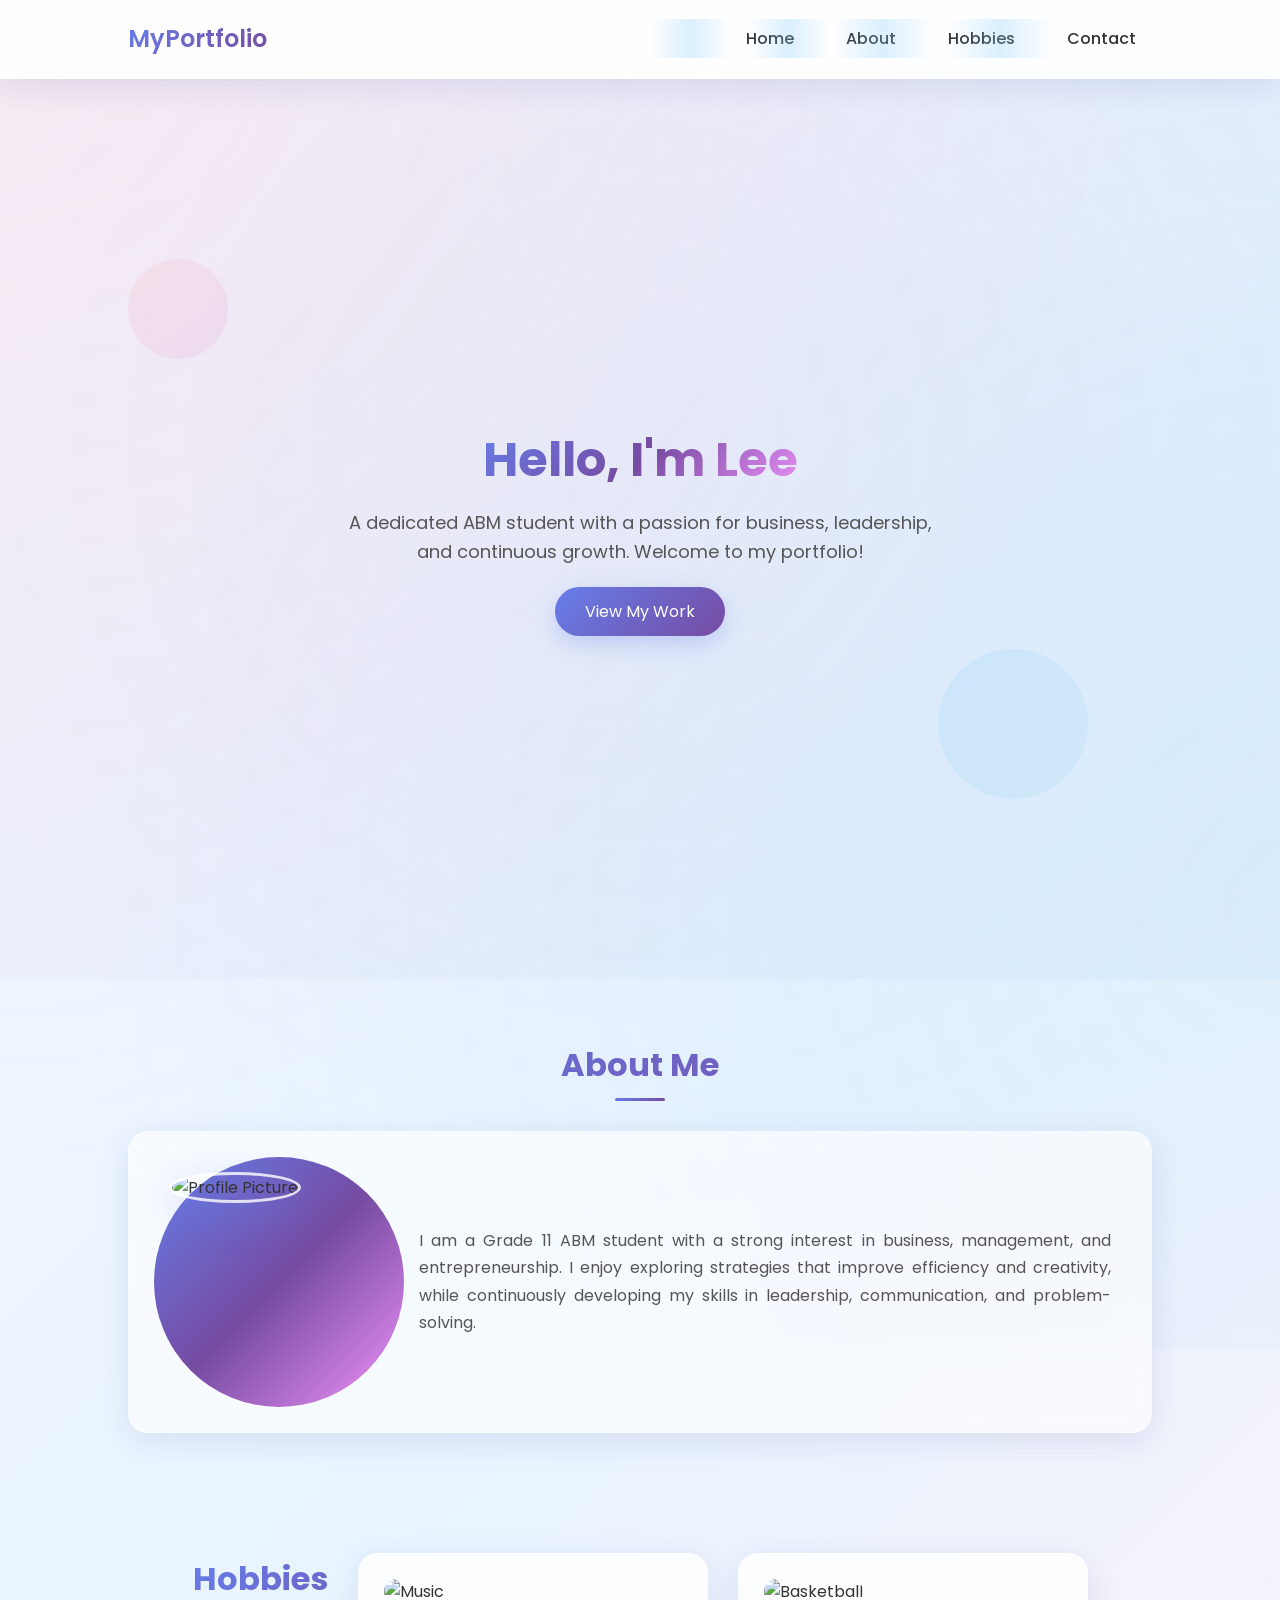
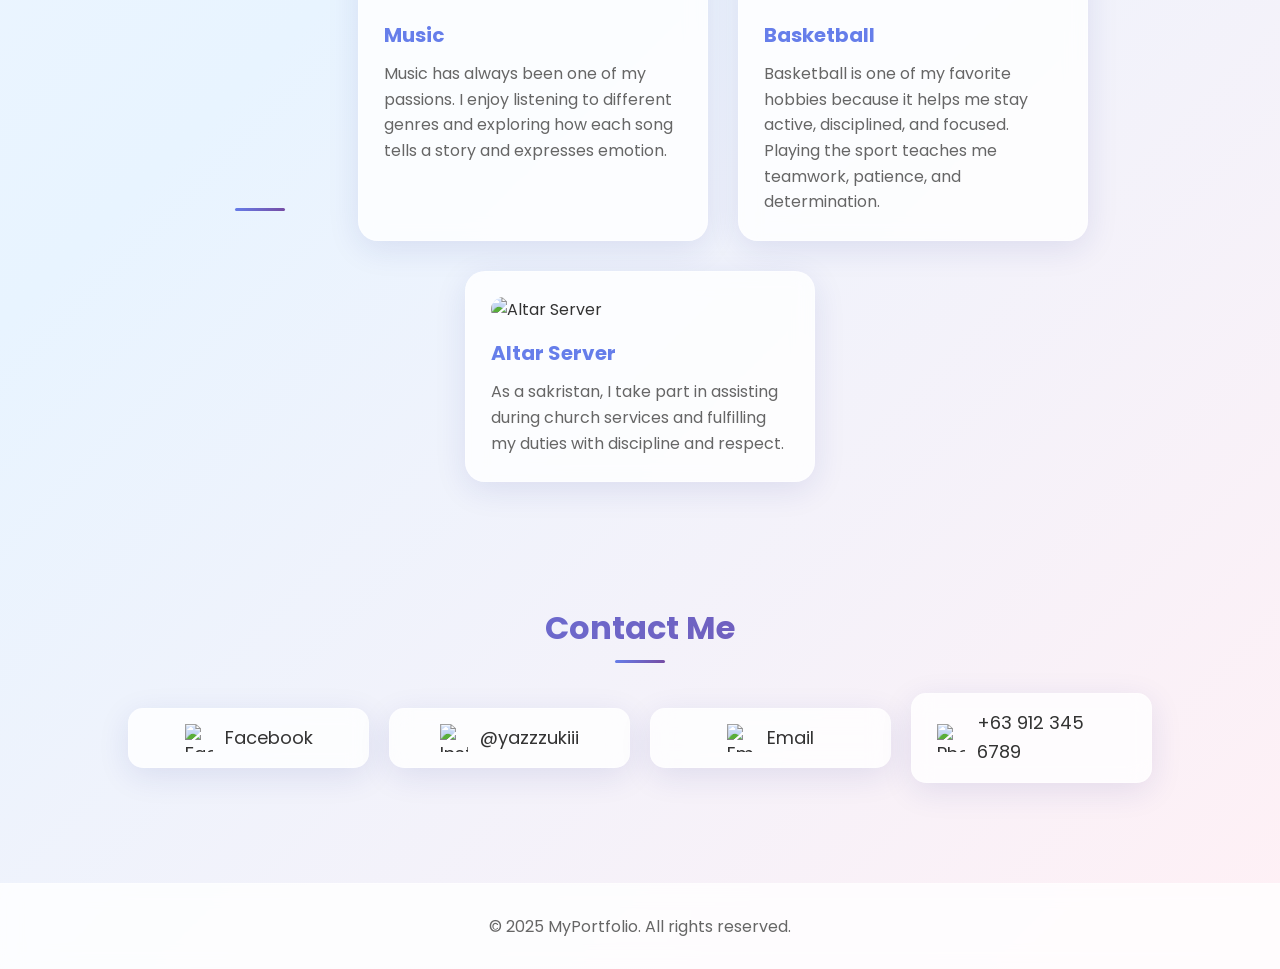
==== index.html @ 843f97c9 "Add files via upload" ====
<!DOCTYPE html>
<html lang="en">
<head>
  <meta charset="UTF-8">
  <meta name="viewport" content="width=device-width, initial-scale=1.0">
  <title>My Portfolio</title>
  <link href="https://fonts.googleapis.com/css2?family=Poppins:wght@400;600&display=swap" rel="stylesheet">
  <link rel="stylesheet" href="style.css"> <!-- external CSS file -->
</head>
<body>
  <header>
    <h1>MyPortfolio</h1>
    <div class="menu-toggle">☰</div>
    <nav>
      <ul>
        <li><a href="#home">Home</a></li>
        <li><a href="#about">About</a></li>
        <li><a href="#projects">Hobbies</a></li>
        <li><a href="#contact">Contact</a></li>
      </ul>
    </nav>
  </header>

  <section class="hero" id="home">
    <h2>Hello, I'm Lee</h2>
    <p>A dedicated ABM student with a passion for business, leadership, and continuous growth. Welcome to my portfolio!</p>
    <a href="#projects">View My Work</a>
  </section>

  <!-- ABOUT SECTION -->
  <section class="about" id="about">
    <h3>About Me</h3>
    <div class="about-content">
      <div class="about-img">
        <div class="circle-bg"></div>
        <img src="img/profile_2.jpg" alt="Profile Picture">
      </div>
      <div class="about-text">
        <p>
          I am a Grade 11 ABM student with a strong interest in business, management, and entrepreneurship. 
          I enjoy exploring strategies that improve efficiency and creativity, while continuously developing 
          my skills in leadership, communication, and problem-solving.
        </p>
      </div>
    </div>
  </section>

  <!-- PROJECTS / HOBBIES -->
  <section class="projects" id="projects">
    <h3>Hobbies</h3>
    <div class="project">
      <img src="img/ms.jpg" alt="Music">
      <h4>Music</h4>
      <p>Music has always been one of my passions. I enjoy listening to different genres and exploring how each song tells a story and expresses emotion.</p>
    </div>
    <div class="project">
      <img src="img/basket.jpg" alt="Basketball">
      <h4>Basketball</h4>
      <p>Basketball is one of my favorite hobbies because it helps me stay active, disciplined, and focused. Playing the sport teaches me teamwork, patience, and determination.</p>
    </div>
    <div class="project">
      <img src="img/h3.jpg" alt="Altar Server">
      <h4>Altar Server</h4>
      <p>As a sakristan, I take part in assisting during church services and fulfilling my duties with discipline and respect.</p>
    </div>
  </section>

  <!-- CONTACT SECTION -->
  <section class="contact" id="contact">
    <h3>Contact Me</h3>
    <div class="contact-info">
      <a href="https://www.facebook.com/lee.sabandalpiloton" target="_blank" class="fb">
        <img src="https://cdn-icons-png.flaticon.com/512/733/733547.png" alt="Facebook">
        <span>Facebook</span>
      </a>
      <a href="https://www.instagram.com/azzzukiii/" target="_blank" class="ig">
        <img src="https://cdn-icons-png.flaticon.com/512/2111/2111463.png" alt="Instagram">
        <span>@yazzzukiii</span>
      </a>
      <a href="leepilotonsabandal@gmail.com" class="mail">
        <img src="https://cdn-icons-png.flaticon.com/512/732/732200.png" alt="Email">
        <span>Email</span>
      </a>
      <a href="tel:+639123456789" class="phone">
        <img src="https://cdn-icons-png.flaticon.com/512/724/724664.png" alt="Phone">
        <span>+63 912 345 6789</span>
      </a>
    </div>
  </section>

  <footer>
    <p>&copy; 2025 MyPortfolio. All rights reserved.</p>
  </footer>

  <script src="java.js"></script>
</body>
</html>
---- style.css ----
* { 
      margin: 0; 
      padding: 0; 
      box-sizing: border-box; 
      font-family: 'Poppins', sans-serif; 
    }
    
    body { 
      background: linear-gradient(135deg, #f5f7ff 0%, #e8f4ff 50%, #fff0f5 100%);
      color: #333; 
      line-height: 1.6; 
      position: relative;
      overflow-x: hidden;
    }

    /* Floating background elements */
    body::before {
      content: '';
      position: fixed;
      top: -50%;
      left: -50%;
      width: 200%;
      height: 200%;
      background: radial-gradient(circle at 25% 25%, rgba(255, 182, 193, 0.1) 0%, transparent 50%),
                  radial-gradient(circle at 75% 75%, rgba(135, 206, 250, 0.1) 0%, transparent 50%),
                  radial-gradient(circle at 50% 50%, rgba(221, 160, 221, 0.05) 0%, transparent 50%);
      z-index: -1;
      animation: float-bg 20s ease-in-out infinite;
    }

    @keyframes float-bg {
      0%, 100% { transform: rotate(0deg) translate(0, 0); }
      33% { transform: rotate(120deg) translate(-20px, 20px); }
      66% { transform: rotate(240deg) translate(20px, -20px); }
    }
    
    header { 
      display: flex; 
      justify-content: space-between; 
      align-items: center; 
      padding: 20px 10%; 
      background: rgba(255, 255, 255, 0.9);
      backdrop-filter: blur(10px);
      box-shadow: 0 8px 32px rgba(31, 38, 135, 0.1);
      border-bottom: 1px solid rgba(255, 255, 255, 0.2);
      position: sticky; 
      top: 0; 
      z-index: 100; 
      transition: all 0.3s ease;
    }

    header:hover {
      background: rgba(255, 255, 255, 0.95);
      box-shadow: 0 12px 40px rgba(31, 38, 135, 0.15);
    }
    
    header h1 { 
      font-size: 24px; 
      font-weight: 600; 
      background: linear-gradient(135deg, #667eea 0%, #764ba2 100%);
      -webkit-background-clip: text;
      -webkit-text-fill-color: transparent;
      background-clip: text;
    }
    
    nav ul { 
      display: flex; 
      list-style: none; 
    }
    
    nav ul li { 
      margin-left: 20px; 
    }
    
    nav ul li a { 
      text-decoration: none; 
      color: #333; 
      font-weight: 500; 
      transition: all 0.3s ease;
      padding: 8px 16px;
      border-radius: 20px;
      position: relative;
      overflow: hidden;
    }

    nav ul li a::before {
      content: '';
      position: absolute;
      top: 0;
      left: -100%;
      width: 100%;
      height: 100%;
      background: linear-gradient(90deg, transparent, rgba(135, 206, 250, 0.3), transparent);
      transition: left 0.5s;
    }

    nav ul li a:hover::before {
      left: 100%;
    }
    
    nav ul li a:hover { 
      color: #667eea;
      background: rgba(135, 206, 250, 0.1);
      transform: translateY(-2px);
    }

    .hero { 
      min-height: 100vh; 
      display: flex; 
      flex-direction: column; 
      justify-content: center; 
      align-items: center; 
      text-align: center; 
      padding: 0 20px;
      background: linear-gradient(135deg, rgba(255, 182, 193, 0.1) 0%, rgba(135, 206, 250, 0.1) 100%);
      position: relative;
    }

    .hero::before {
      content: '';
      position: absolute;
      top: 20%;
      left: 10%;
      width: 100px;
      height: 100px;
      background: linear-gradient(135deg, rgba(255, 182, 193, 0.2), rgba(221, 160, 221, 0.2));
      border-radius: 50%;
      animation: float 8s ease-in-out infinite;
    }

    .hero::after {
      content: '';
      position: absolute;
      bottom: 20%;
      right: 15%;
      width: 150px;
      height: 150px;
      background: linear-gradient(135deg, rgba(135, 206, 250, 0.2), rgba(173, 216, 230, 0.2));
      border-radius: 50%;
      animation: float 6s ease-in-out infinite reverse;
    }
    
    .hero h2 { 
      font-size: 48px; 
      margin-bottom: 10px;
      background: linear-gradient(135deg, #667eea 0%, #764ba2 50%, #f093fb 100%);
      -webkit-background-clip: text;
      -webkit-text-fill-color: transparent;
      background-clip: text;
      animation: glow 3s ease-in-out infinite alternate;
      position: relative;
      z-index: 2;
    }

    @keyframes glow {
      from { filter: drop-shadow(0 0 5px rgba(102, 126, 234, 0.3)); }
      to { filter: drop-shadow(0 0 15px rgba(102, 126, 234, 0.5)); }
    }
    
    .hero p { 
      font-size: 18px; 
      margin-bottom: 20px; 
      max-width: 600px;
      color: #555;
      position: relative;
      z-index: 2;
    }
    
    .hero a { 
      display: inline-block; 
      padding: 12px 30px; 
      background: linear-gradient(135deg, #667eea 0%, #764ba2 100%);
      color: #fff; 
      border-radius: 30px; 
      text-decoration: none; 
      transition: all 0.3s ease;
      box-shadow: 0 8px 25px rgba(102, 126, 234, 0.3);
      position: relative;
      overflow: hidden;
      z-index: 2;
    }

    .hero a::before {
      content: '';
      position: absolute;
      top: 0;
      left: -100%;
      width: 100%;
      height: 100%;
      background: linear-gradient(90deg, transparent, rgba(255, 255, 255, 0.2), transparent);
      transition: left 0.5s;
    }

    .hero a:hover::before {
      left: 100%;
    }
    
    .hero a:hover { 
      transform: translateY(-3px);
      box-shadow: 0 12px 35px rgba(102, 126, 234, 0.4);
    }

    section { 
      padding: 60px 10%;
      position: relative;
    }
    
    section h3 { 
      text-align: center; 
      font-size: 32px; 
      margin-bottom: 40px;
      background: linear-gradient(135deg, #667eea 0%, #764ba2 100%);
      -webkit-background-clip: text;
      -webkit-text-fill-color: transparent;
      background-clip: text;
      position: relative;
    }

    section h3::after {
      content: '';
      position: absolute;
      bottom: -10px;
      left: 50%;
      transform: translateX(-50%);
      width: 50px;
      height: 3px;
      background: linear-gradient(135deg, #667eea 0%, #764ba2 100%);
      border-radius: 2px;
    }

    .about-content {
      display: flex;
      align-items: center;
      flex-wrap: wrap;
      gap: 30px;
      justify-content: center;
      background: rgba(255, 255, 255, 0.6);
      backdrop-filter: blur(10px);
      padding: 40px;
      border-radius: 20px;
      box-shadow: 0 8px 32px rgba(31, 38, 135, 0.1);
      border: 1px solid rgba(255, 255, 255, 0.3);
    }

    .about-img {
      position: relative;
      width: 220px;
      height: 220px;
      flex-shrink: 0;
    }

    .about-img img {
      width: 100%;
      height: 100%;
      object-fit: cover;
      border-radius: 50%;
      box-shadow: 0 12px 40px rgba(102, 126, 234, 0.3);
      position: relative;
      z-index: 2;
      transition: all 0.3s ease;
      border: 3px solid rgba(255, 255, 255, 0.8);
    }

    .about-img img:hover {
      transform: scale(1.05);
      box-shadow: 0 16px 50px rgba(102, 126, 234, 0.4);
    }

    .circle-bg {
      position: absolute;
      top: -15px;
      left: -15px;
      width: 250px;
      height: 250px;
      border-radius: 50%;
      background: linear-gradient(135deg, #667eea, #764ba2, #f093fb);
      z-index: 1;
      animation: float 6s ease-in-out infinite;
    }

    @keyframes float {
      0%, 100% { transform: translateY(0px) rotate(0deg); }
      50% { transform: translateY(-10px) rotate(180deg); }
    }

    .about-text {
      flex: 1;
      min-width: 250px;
      text-align: justify;
      color: #555;
      font-size: 16px;
      line-height: 1.7;
    }

    .projects { 
      display: flex;
      justify-content: center;
      align-items: stretch;
      gap: 30px;
      flex-wrap: wrap;
    }

    .project {
      flex: 1;
      min-width: 280px;
      max-width: 350px;
    }
    
    .project { 
      background: rgba(255, 255, 255, 0.8);
      backdrop-filter: blur(10px);
      padding: 25px; 
      border-radius: 20px; 
      box-shadow: 0 8px 32px rgba(31, 38, 135, 0.1);
      border: 1px solid rgba(255, 255, 255, 0.3);
      transition: all 0.3s ease;
      position: relative;
      overflow: hidden;
    }

    .project::before {
      content: '';
      position: absolute;
      top: 0;
      left: -100%;
      width: 100%;
      height: 100%;
      background: linear-gradient(90deg, transparent, rgba(135, 206, 250, 0.1), transparent);
      transition: left 0.5s;
    }

    .project:hover::before {
      left: 100%;
    }
    
    .project:hover { 
      transform: translateY(-8px);
      box-shadow: 0 16px 50px rgba(102, 126, 234, 0.2);
    }
    
    .project img { 
      width: 100%; 
      height: 200px;
      border-radius: 15px; 
      margin-bottom: 15px; 
      object-fit: cover;
      transition: all 0.3s ease;
    }

    .project:hover img {
      transform: scale(1.05);
    }

    .project h4 {
      color: #667eea;
      margin-bottom: 10px;
      font-size: 20px;
    }

    .project p {
      color: #666;
      line-height: 1.6;
    }

    .contact-info {
      display: flex;
      flex-direction: row;
      justify-content: center;
      align-items: center;
      gap: 20px;
      flex-wrap: wrap;
    }

    .contact-info a {
      display: flex;
      align-items: center;
      gap: 12px;
      text-decoration: none;
      color: #333;
      font-size: 18px;
      background: rgba(255, 255, 255, 0.8);
      backdrop-filter: blur(10px);
      padding: 15px 25px;
      border-radius: 15px;
      box-shadow: 0 8px 32px rgba(31, 38, 135, 0.1);
      border: 1px solid rgba(255, 255, 255, 0.3);
      transition: all 0.3s ease;
      flex: 1;
      min-width: 200px;
      max-width: 250px;
      justify-content: center;
      position: relative;
      overflow: hidden;
    }

    .contact-info a::before {
      content: '';
      position: absolute;
      top: 0;
      left: -100%;
      width: 100%;
      height: 100%;
      background: linear-gradient(90deg, transparent, rgba(135, 206, 250, 0.2), transparent);
      transition: left 0.5s;
    }

    .contact-info a:hover::before {
      left: 100%;
    }

    .contact-info a:hover {
      transform: translateY(-5px);
      background: rgba(255, 255, 255, 0.9);
      box-shadow: 0 12px 40px rgba(102, 126, 234, 0.2);
    }

    .contact-info img {
      width: 28px;
      height: 28px;
      transition: transform 0.3s ease;
    }

    .contact-info a:hover img {
      transform: scale(1.1);
    }

    footer { 
      text-align: center; 
      padding: 30px; 
      background: rgba(255, 255, 255, 0.8);
      backdrop-filter: blur(10px);
      margin-top: 40px; 
      border-top: 1px solid rgba(255, 255, 255, 0.3);
      color: #666;
    }

    /* Responsive adjustments */
    @media (max-width: 992px) {
      .hero h2 { font-size: 36px; }
      .hero p { font-size: 16px; }
      section h3 { font-size: 28px; }
    }

    @media (max-width: 768px) {
      header { padding: 15px 5%; }
      nav ul { 
        flex-direction: column; 
        position: absolute; 
        top: 60px; 
        right: 5%; 
        background: rgba(255, 255, 255, 0.95);
        backdrop-filter: blur(10px);
        padding: 15px; 
        border-radius: 15px; 
        box-shadow: 0 8px 32px rgba(31, 38, 135, 0.2);
        border: 1px solid rgba(255, 255, 255, 0.3);
        display: none; 
      }
      nav ul.active { display: flex; }
      nav ul li { margin: 10px 0; }
      .menu-toggle { 
        display: block; 
        cursor: pointer; 
        font-size: 26px;
        color: #667eea;
      }
      .about { flex-direction: column; text-align: center; }
      .about div { text-align: center; }
      .about-content { padding: 30px 20px; }
    }

    @media (max-width: 480px) {
      .hero h2 { font-size: 28px; }
      .hero p { font-size: 15px; }
      section h3 { font-size: 24px; }
      .about-content { padding: 20px 15px; }
    }

    @media (min-width: 769px) {
      .menu-toggle { display: none; }
    }
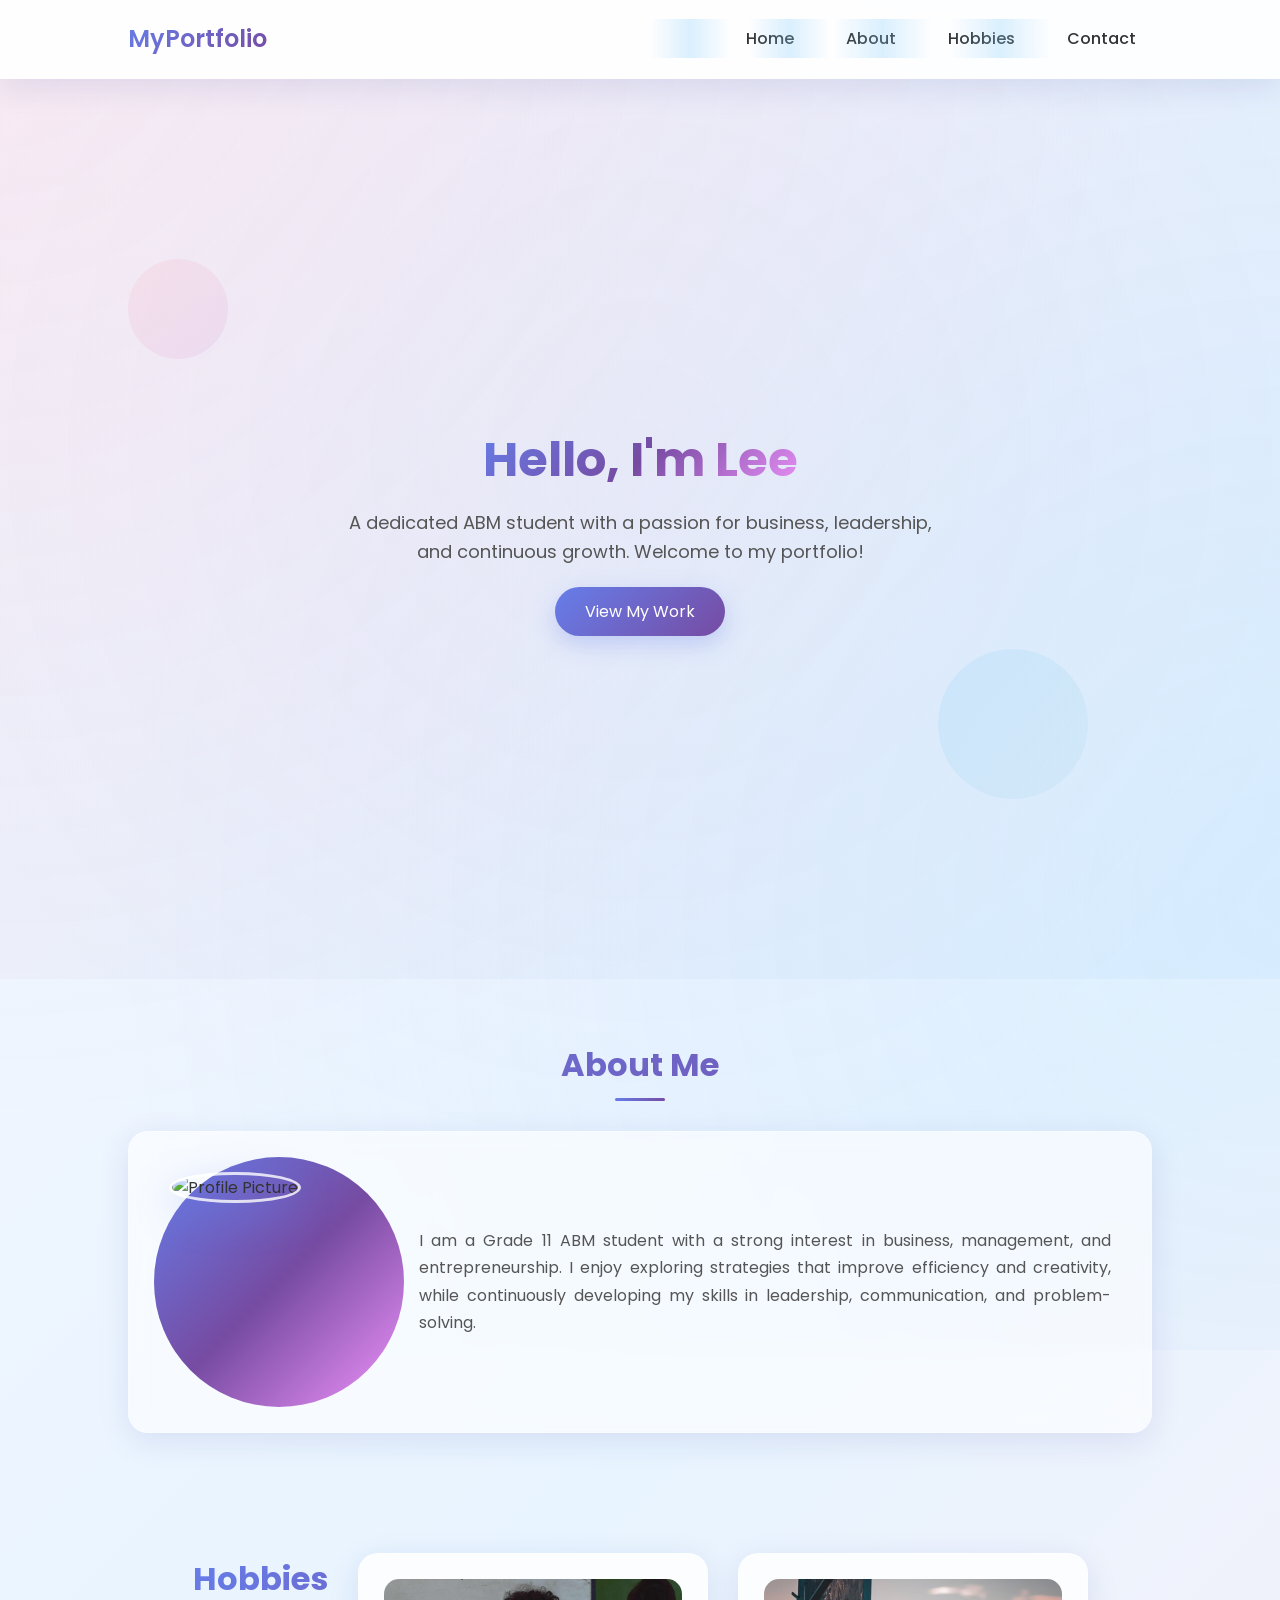
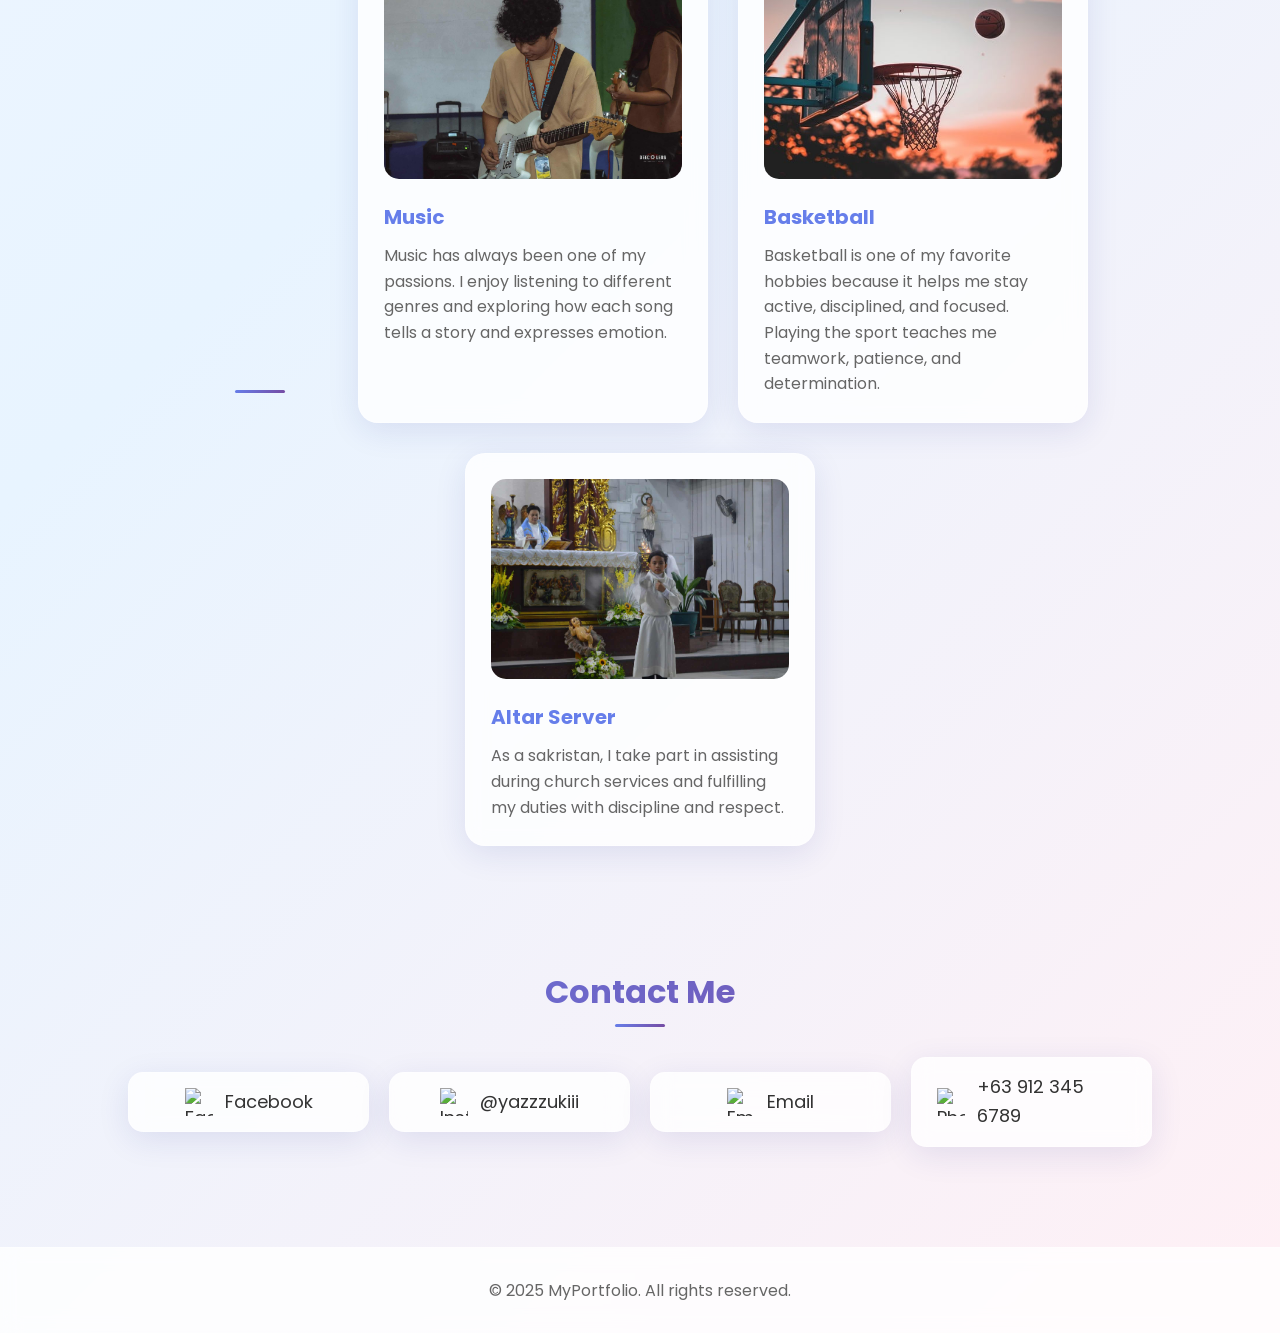
==== commit cacdee45: "Update index.html" ====
--- a/index.html
+++ b/index.html
@@ -49,17 +49,17 @@
   <section class="projects" id="projects">
     <h3>Hobbies</h3>
     <div class="project">
-      <img src="img/ms.jpg" alt="Music">
+      <img src="ms.jpg" alt="Music">
       <h4>Music</h4>
       <p>Music has always been one of my passions. I enjoy listening to different genres and exploring how each song tells a story and expresses emotion.</p>
     </div>
     <div class="project">
-      <img src="img/basket.jpg" alt="Basketball">
+      <img src="basket.jpg" alt="Basketball">
       <h4>Basketball</h4>
       <p>Basketball is one of my favorite hobbies because it helps me stay active, disciplined, and focused. Playing the sport teaches me teamwork, patience, and determination.</p>
     </div>
     <div class="project">
-      <img src="img/h3.jpg" alt="Altar Server">
+      <img src="h3.jpg" alt="Altar Server">
       <h4>Altar Server</h4>
       <p>As a sakristan, I take part in assisting during church services and fulfilling my duties with discipline and respect.</p>
     </div>
@@ -95,3 +95,4 @@
   <script src="java.js"></script>
 </body>
 </html>
+
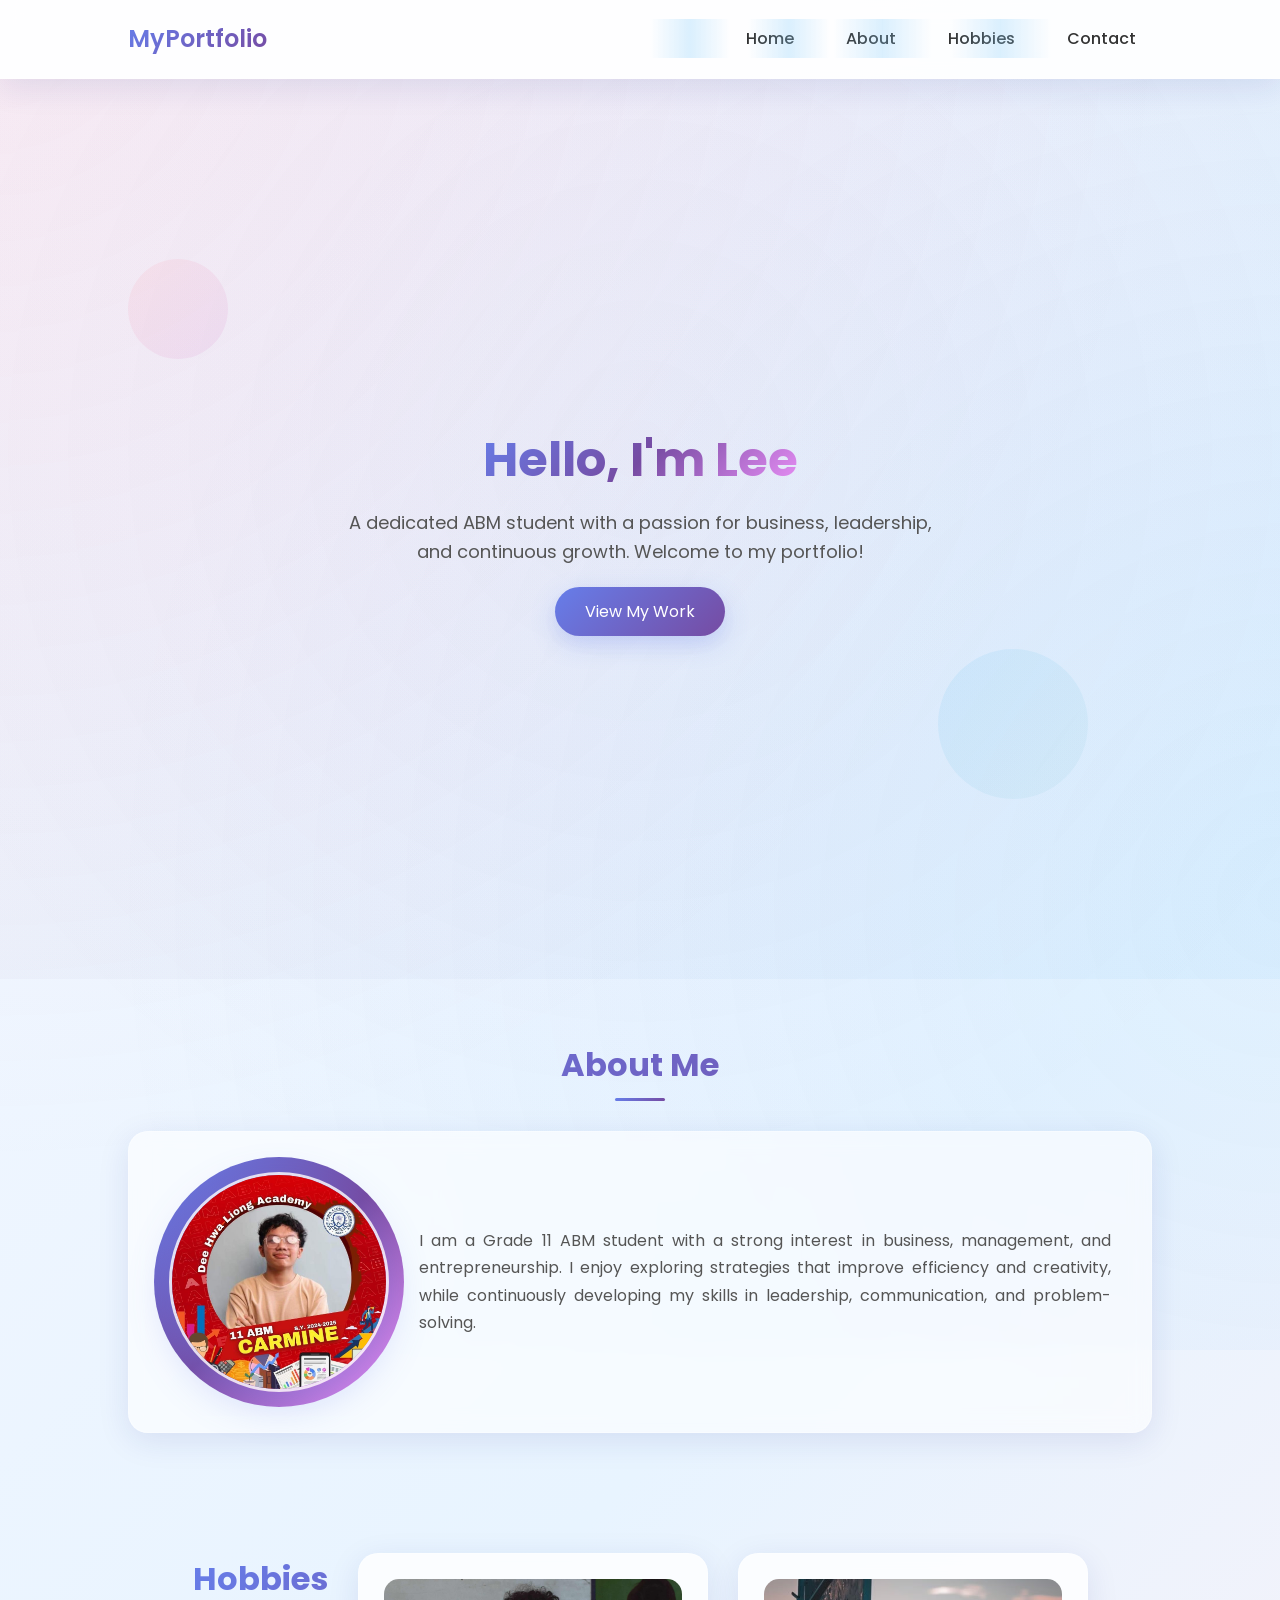
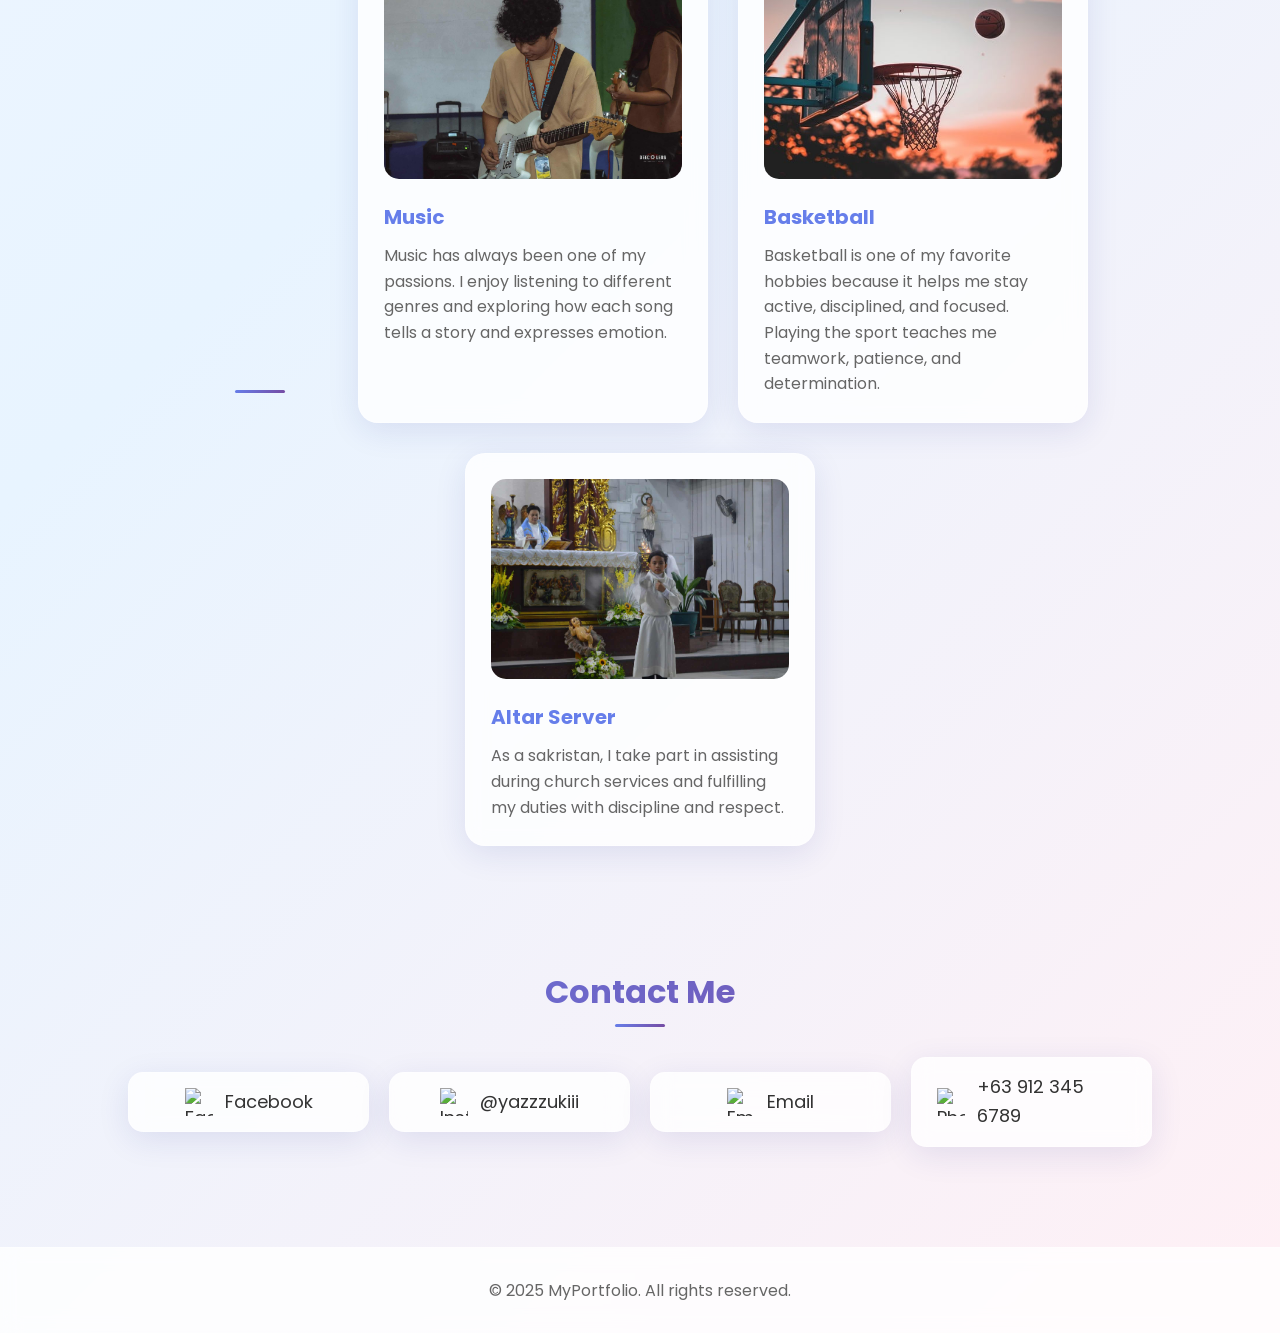
==== commit 5994ad2b: "Update index.html" ====
--- a/index.html
+++ b/index.html
@@ -33,7 +33,7 @@
     <div class="about-content">
       <div class="about-img">
         <div class="circle-bg"></div>
-        <img src="img/profile_2.jpg" alt="Profile Picture">
+        <img src="profile_2.jpg" alt="Profile Picture">
       </div>
       <div class="about-text">
         <p>
@@ -96,3 +96,4 @@
 </body>
 </html>
 
+
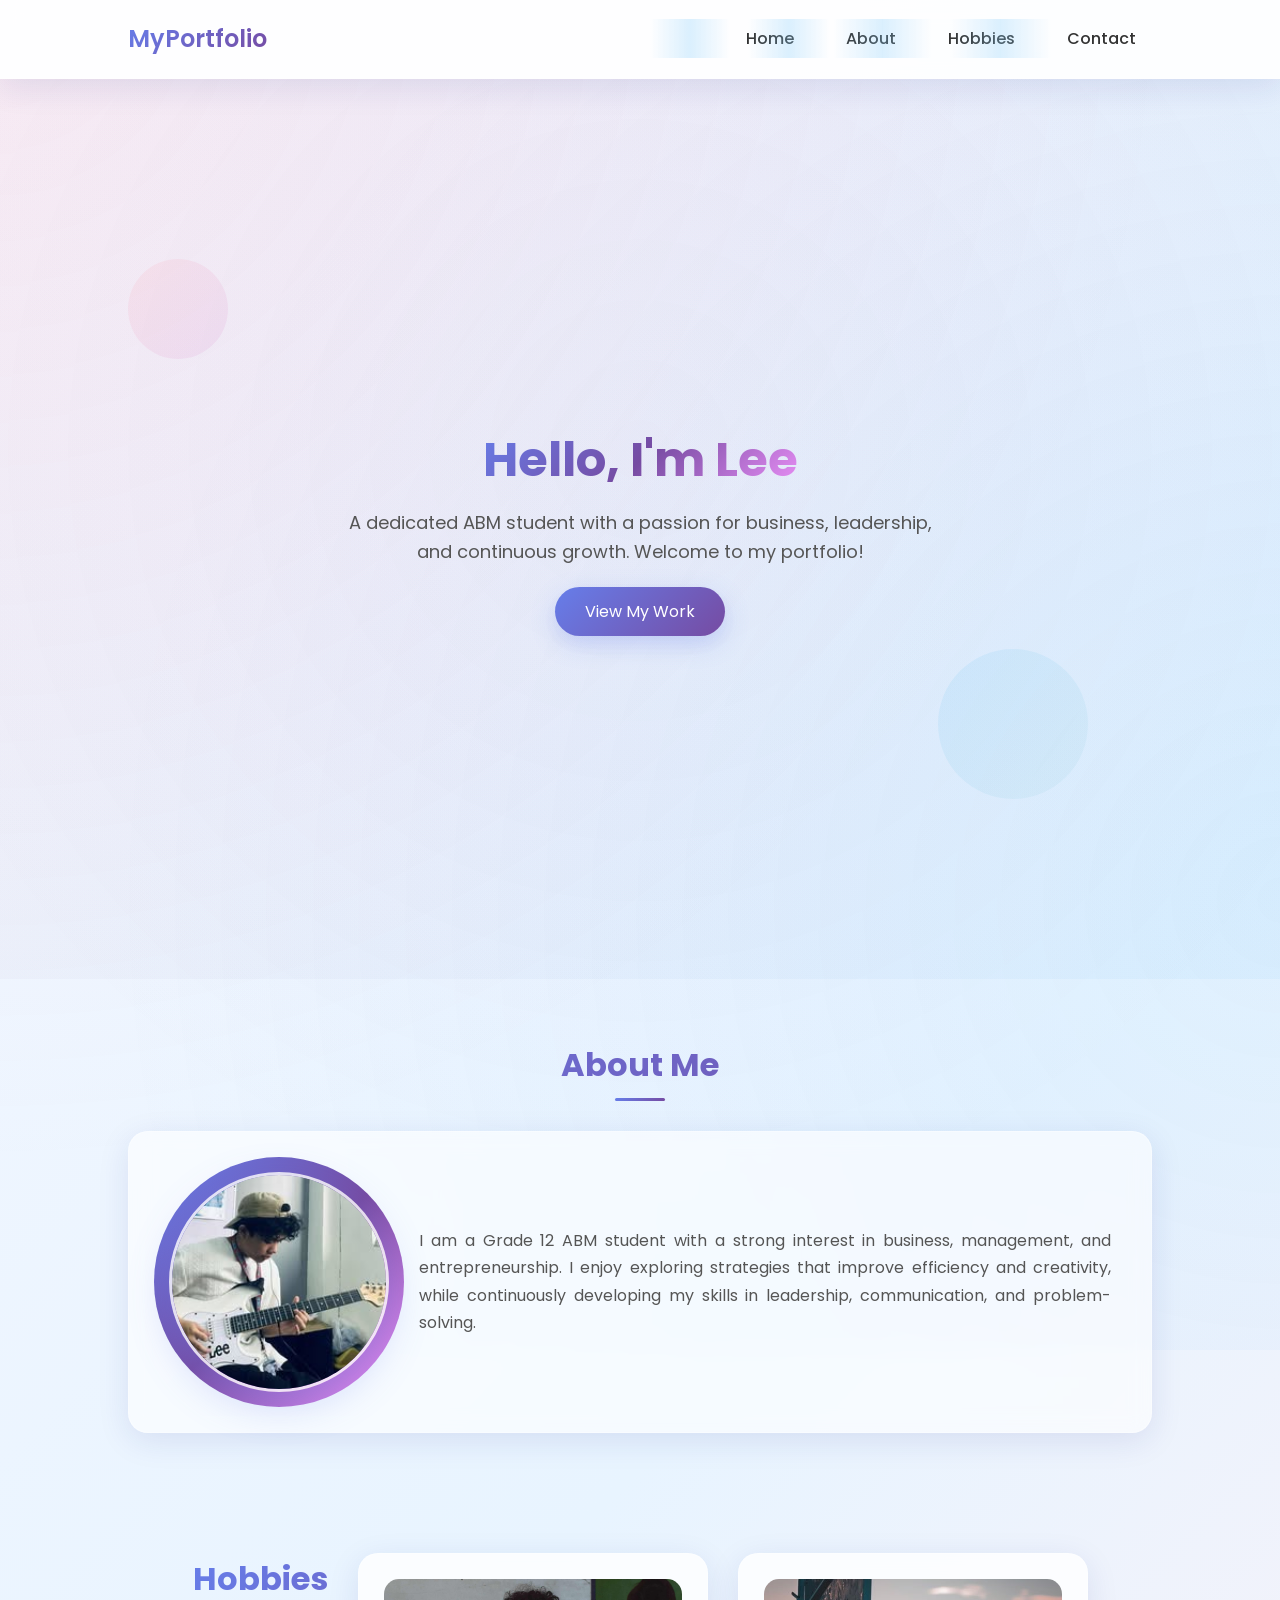
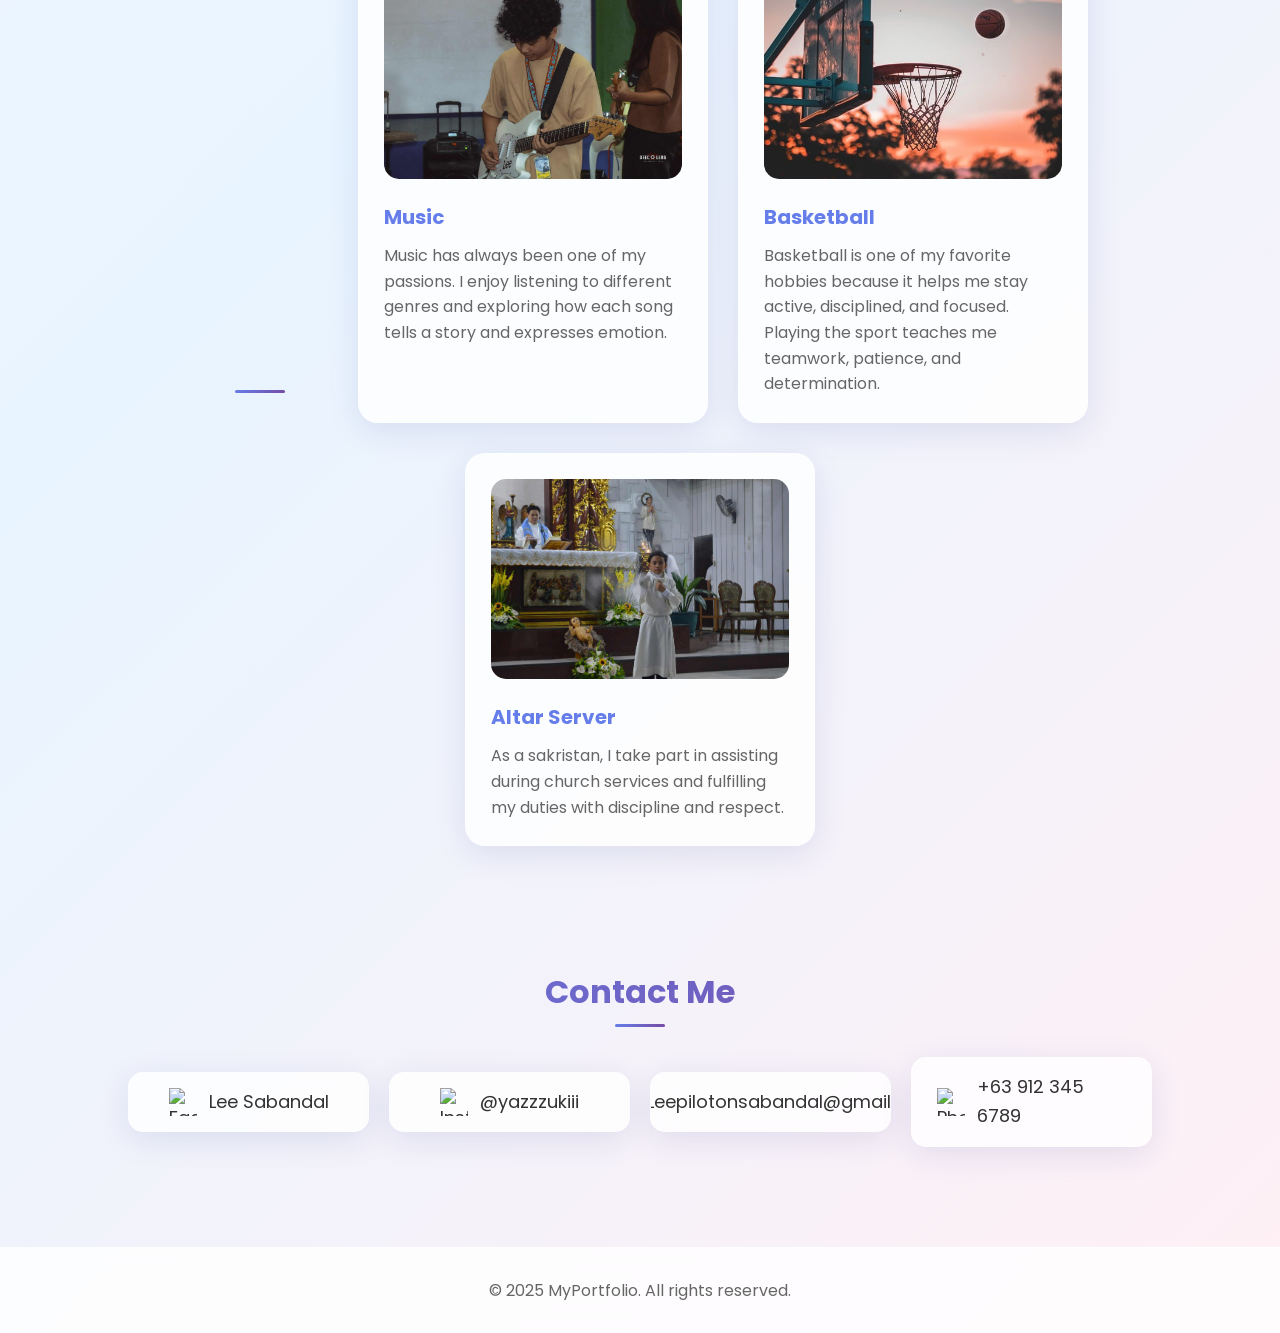
==== commit 42651444: "Update index.html" ====
--- a/index.html
+++ b/index.html
@@ -33,11 +33,11 @@
     <div class="about-content">
       <div class="about-img">
         <div class="circle-bg"></div>
-        <img src="profile_2.jpg" alt="Profile Picture">
+        <img src="profile.jpg" alt="Profile Picture">
       </div>
       <div class="about-text">
         <p>
-          I am a Grade 11 ABM student with a strong interest in business, management, and entrepreneurship. 
+          I am a Grade 12 ABM student with a strong interest in business, management, and entrepreneurship. 
           I enjoy exploring strategies that improve efficiency and creativity, while continuously developing 
           my skills in leadership, communication, and problem-solving.
         </p>
@@ -71,15 +71,15 @@
     <div class="contact-info">
       <a href="https://www.facebook.com/lee.sabandalpiloton" target="_blank" class="fb">
         <img src="https://cdn-icons-png.flaticon.com/512/733/733547.png" alt="Facebook">
-        <span>Facebook</span>
+        <span>Lee Sabandal</span>
       </a>
       <a href="https://www.instagram.com/azzzukiii/" target="_blank" class="ig">
         <img src="https://cdn-icons-png.flaticon.com/512/2111/2111463.png" alt="Instagram">
         <span>@yazzzukiii</span>
       </a>
-      <a href="leepilotonsabandal@gmail.com" class="mail">
+      <a href="mailto:leepiloton@gmail.com@example.com" class="mail">
         <img src="https://cdn-icons-png.flaticon.com/512/732/732200.png" alt="Email">
-        <span>Email</span>
+        <span>Leepilotonsabandal@gmail.com</span>
       </a>
       <a href="tel:+639123456789" class="phone">
         <img src="https://cdn-icons-png.flaticon.com/512/724/724664.png" alt="Phone">
@@ -95,5 +95,3 @@
   <script src="java.js"></script>
 </body>
 </html>
-
-
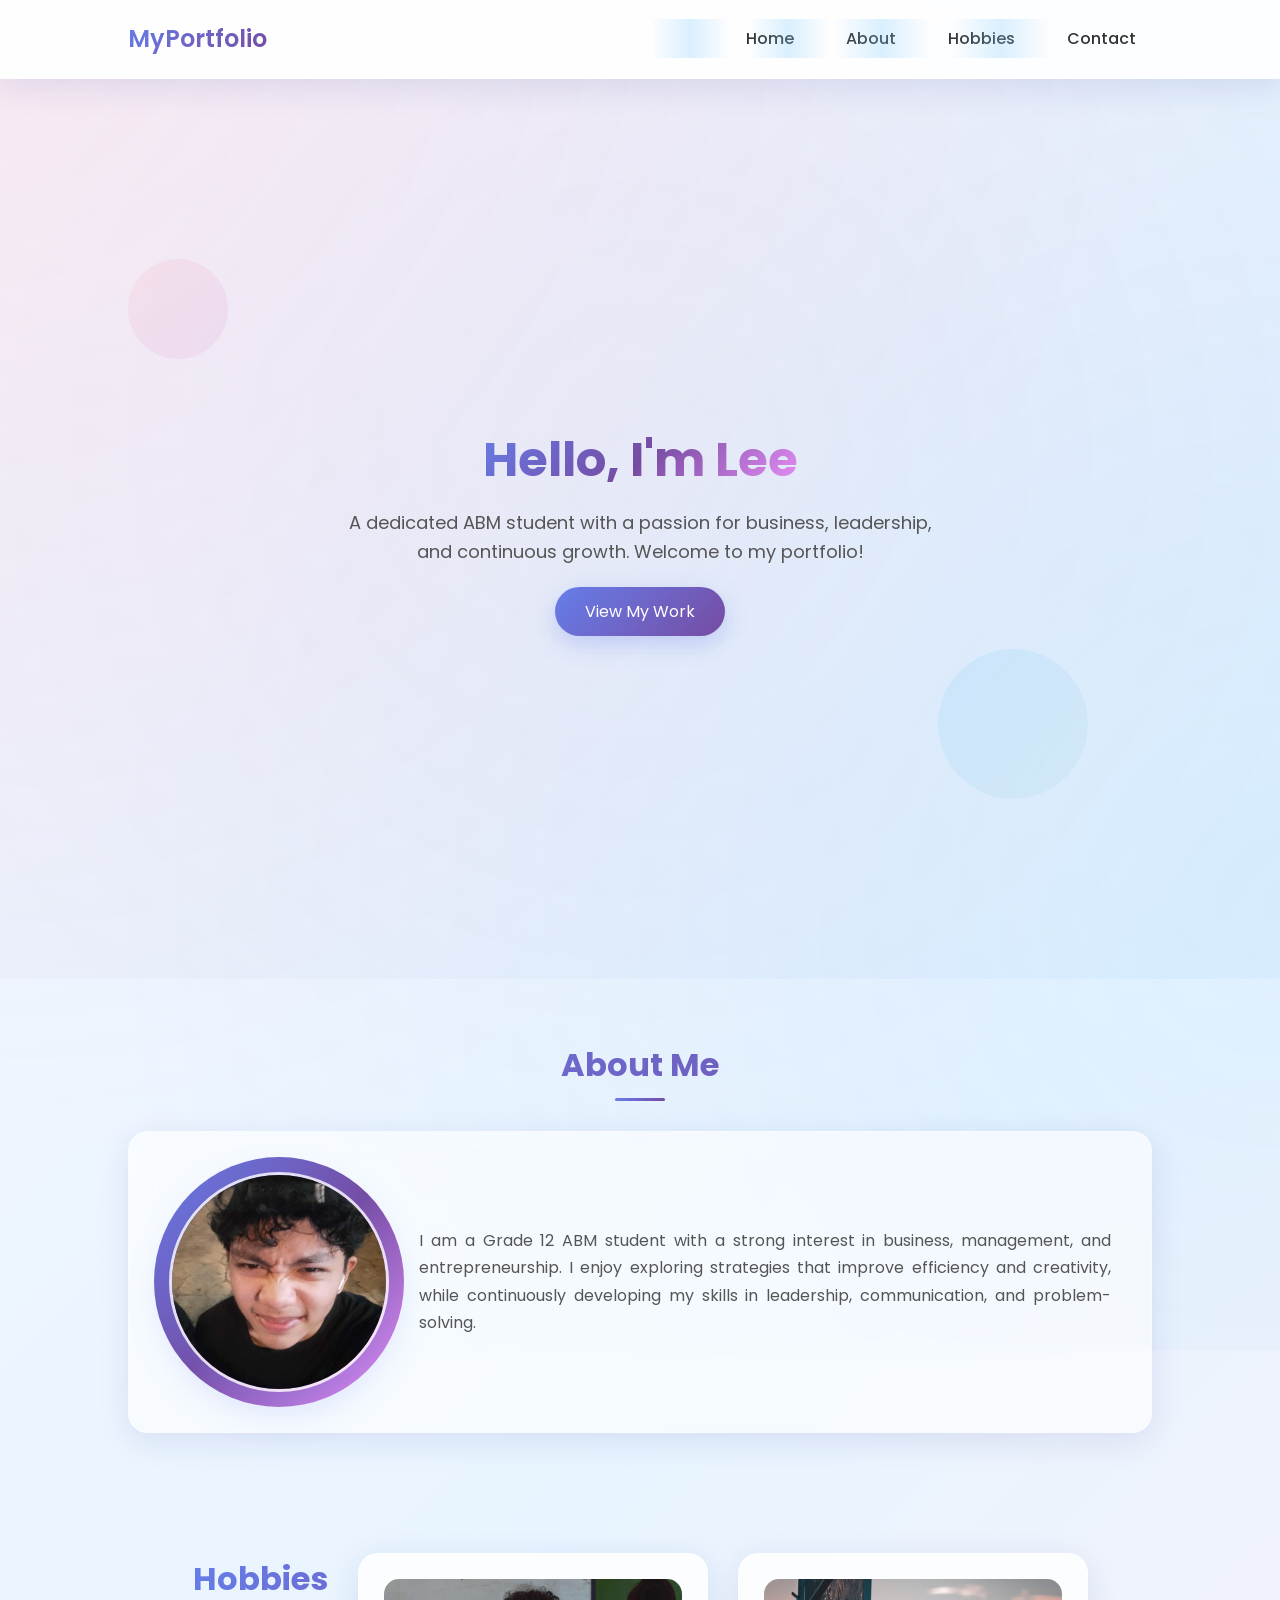
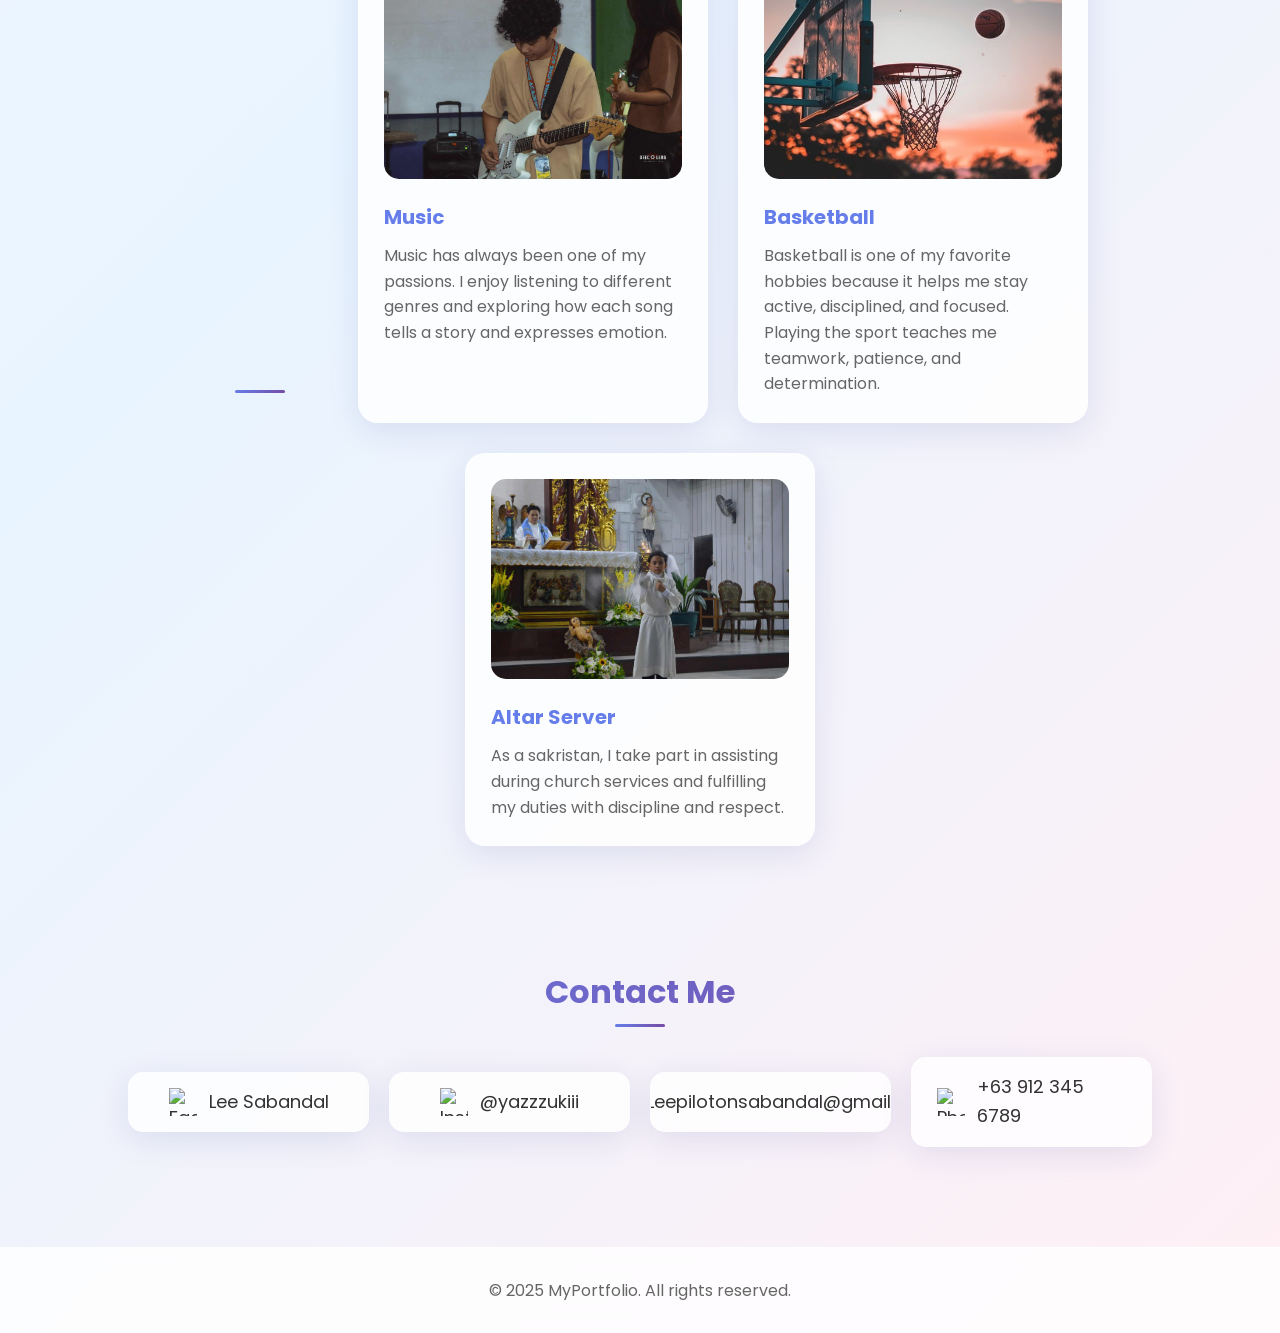
==== commit c90203cb: "Update index.html" ====
--- a/index.html
+++ b/index.html
@@ -5,6 +5,7 @@
   <meta name="viewport" content="width=device-width, initial-scale=1.0">
   <title>My Portfolio</title>
   <link href="https://fonts.googleapis.com/css2?family=Poppins:wght@400;600&display=swap" rel="stylesheet">
+  <link rel="icon" type="image/png" href="profile.jpg">
   <link rel="stylesheet" href="style.css"> <!-- external CSS file -->
 </head>
 <body>
@@ -95,3 +96,4 @@
   <script src="java.js"></script>
 </body>
 </html>
+
